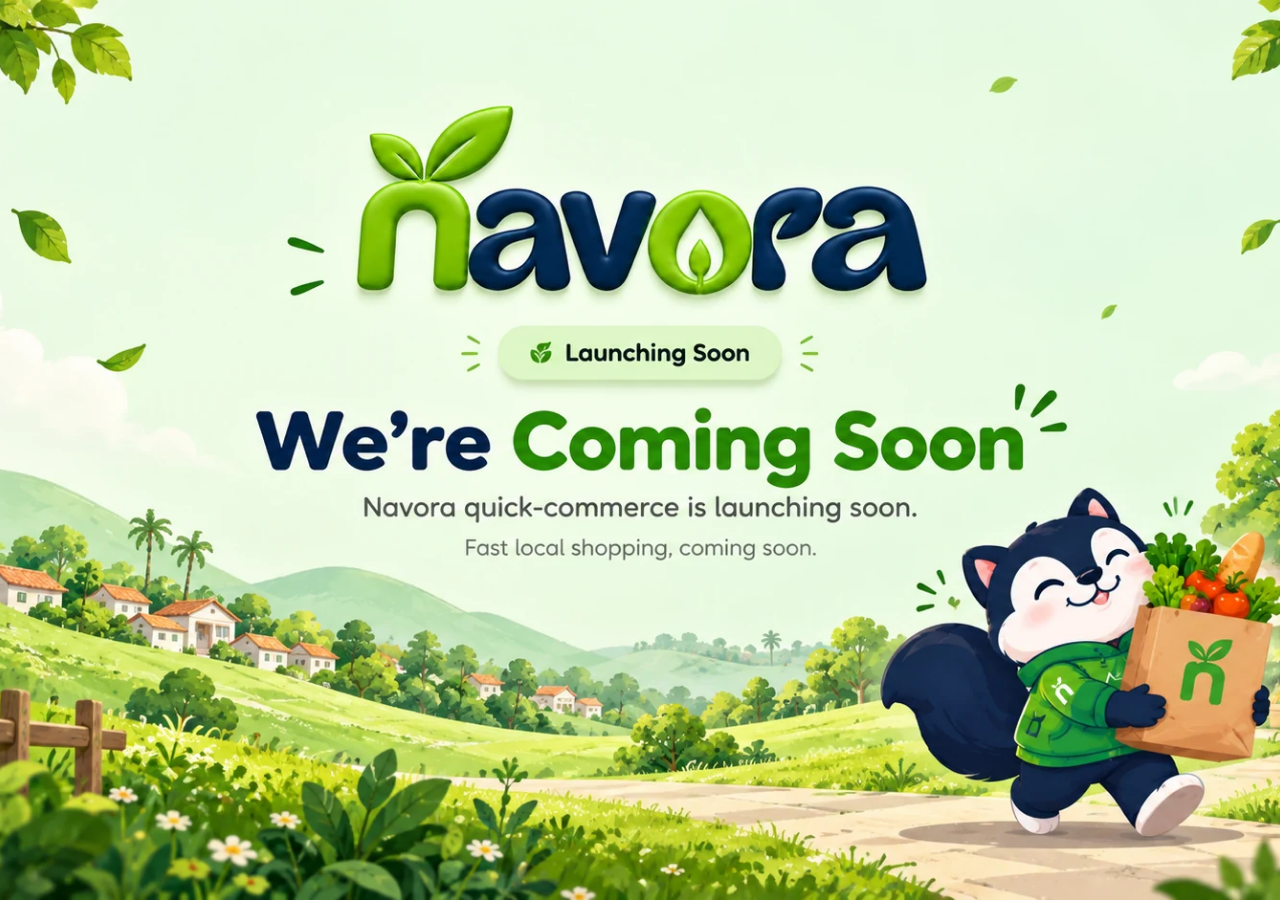
==== index.html @ 6d8bc6f5 "Add files via upload" ====
<!doctype html>
<html lang="en">
  <head>
    <meta charset="utf-8">
    <meta name="viewport" content="width=device-width, initial-scale=1.0">
    <meta name="application-name" content="Navora">
    <meta name="theme-color" content="#EFFCDC">
    <meta name="description" content="Navora — fast local shopping. We're coming soon.">
    <meta property="og:type" content="website">
    <meta property="og:url" content="https://navoranow.com">
    <meta property="og:title" content="Navora">
    <meta property="og:description" content="Fast local shopping. We're coming soon.">
    <meta property="og:image" content="navora-desktop.webp">
    <title>Navora</title>
    <link rel="icon" type="image/png" href="navora-icon.png">
    <link rel="shortcut icon" href="navora-icon.png">
    <link rel="apple-touch-icon" href="navora-icon.png">
    <link rel="preload" as="image" href="navora-desktop.webp" media="(min-aspect-ratio: 4/5)">
    <link rel="preload" as="image" href="navora-mobile.webp" media="(max-aspect-ratio: 4/5)">
    <link rel="stylesheet" href="style.css">
    <script src="script.js" defer></script>
  </head>
  <body>
    <main class="coming-soon" aria-labelledby="page-title">
      <picture class="artwork">
        <source media="(max-aspect-ratio: 4/5)" srcset="navora-mobile.webp" type="image/webp">
        <img
          src="navora-desktop.webp"
          alt=""
          width="1672"
          height="941"
          fetchpriority="high"
          decoding="async"
        >
      </picture>

      <div class="screen-reader-copy">
        <p>Navora · Launching Soon</p>
        <h1 id="page-title">We’re Coming Soon</h1>
        <p>Navora quick-commerce is launching soon.</p>
        <p>Fast local shopping, coming soon.</p>
      </div>
    </main>
  </body>
</html>
---- style.css ----
:root {
  color-scheme: light;
  background: #effcdc;
}

* {
  box-sizing: border-box;
}

html,
body {
  width: 100%;
  min-height: 100%;
  margin: 0;
}

body {
  overflow: hidden;
  font-family: "Fredoka", Arial, sans-serif;
}

.coming-soon {
  position: relative;
  width: 100%;
  height: 100vh;
  height: 100svh;
  min-height: 100svh;
  overflow: hidden;
  background: #effcdc;
}

.artwork,
.artwork img {
  display: block;
  width: 100%;
  height: 100%;
}

.artwork img {
  object-fit: cover;
  object-position: center;
  animation: reveal 700ms ease-out both;
}

.screen-reader-copy {
  position: absolute;
  width: 1px;
  height: 1px;
  padding: 0;
  margin: -1px;
  overflow: hidden;
  clip: rect(0, 0, 0, 0);
  white-space: nowrap;
  border: 0;
}

@keyframes reveal {
  from { opacity: 0; }
  to { opacity: 1; }
}

/* At tablet and squarer window sizes, keep every word in the artwork visible. */
@media (min-aspect-ratio: 4/5) and (max-aspect-ratio: 7/5) {
  .coming-soon {
    background-image: url("navora-desktop.webp");
    background-position: center;
    background-size: cover;
  }

  .artwork {
    backdrop-filter: blur(18px);
  }

  .artwork img {
    object-fit: contain;
  }
}

@media (prefers-reduced-motion: reduce) {
  .artwork img {
    animation: none;
  }
}
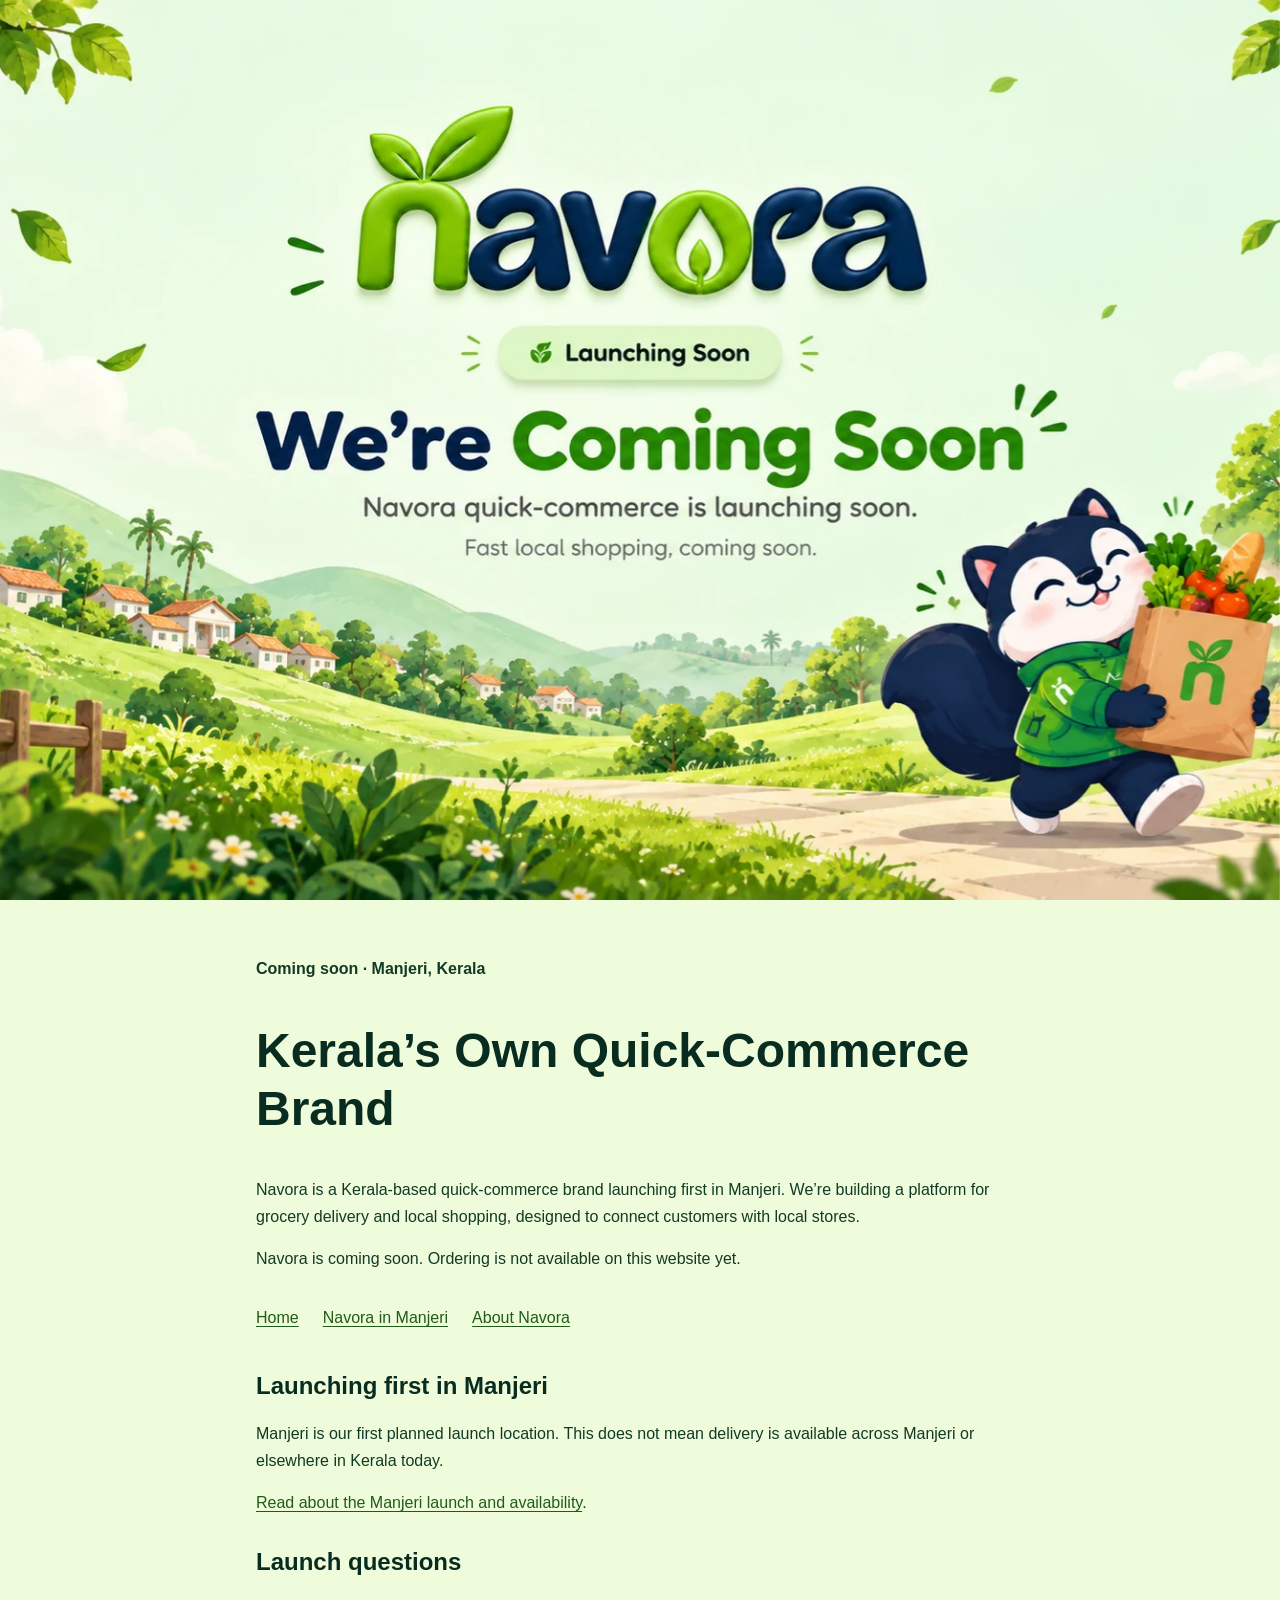
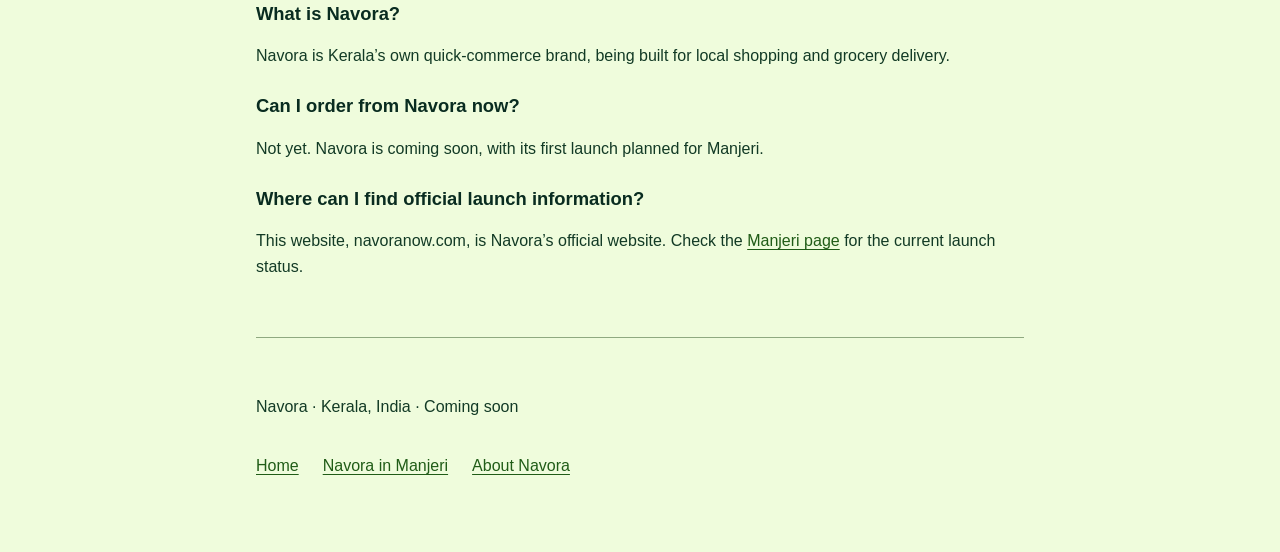
==== commit 0d967171: "Improve Navora SEO and Manjeri launch visibility" ====
--- a/index.html
+++ b/index.html
@@ -2,31 +2,46 @@
 <html lang="en">
   <head>
     <meta charset="utf-8">
+    <meta name="google-site-verification" content="OZnADRqCTzc6em-BqS3etlajWsYc1sTv82-utkB7FyM" />
     <meta name="viewport" content="width=device-width, initial-scale=1.0">
     <meta name="application-name" content="Navora">
     <meta name="theme-color" content="#EFFCDC">
-    <meta name="description" content="Navora — fast local shopping. We're coming soon.">
+    <title>Navora | Quick Commerce in Manjeri, Kerala — Coming Soon</title>
+    <meta name="description" content="Navora is Kerala’s own quick-commerce brand, launching first in Manjeri. Discover our plans for grocery delivery and local shopping. Coming soon.">
+    <link rel="canonical" href="https://navoranow.com/">
     <meta property="og:type" content="website">
-    <meta property="og:url" content="https://navoranow.com">
-    <meta property="og:title" content="Navora">
-    <meta property="og:description" content="Fast local shopping. We're coming soon.">
-    <meta property="og:image" content="navora-desktop.webp">
-    <title>Navora</title>
-    <link rel="icon" type="image/png" href="navora-icon.png">
-    <link rel="shortcut icon" href="navora-icon.png">
-    <link rel="apple-touch-icon" href="navora-icon.png">
+    <meta property="og:site_name" content="Navora">
+    <meta property="og:locale" content="en_IN">
+    <meta property="og:title" content="Navora | Quick Commerce in Manjeri, Kerala — Coming Soon">
+    <meta property="og:description" content="Navora is Kerala’s own quick-commerce brand, launching first in Manjeri. Discover our plans for grocery delivery and local shopping. Coming soon.">
+    <meta property="og:url" content="https://navoranow.com/">
+    <meta property="og:image" content="https://navoranow.com/navora-desktop.webp">
+    <meta property="og:image:width" content="1672">
+    <meta property="og:image:height" content="941">
+    <meta property="og:image:alt" content="Navora — quick-commerce launching soon, with its mascot carrying groceries.">
+    <meta name="twitter:card" content="summary_large_image">
+    <meta name="twitter:title" content="Navora | Quick Commerce in Manjeri, Kerala — Coming Soon">
+    <meta name="twitter:description" content="Navora is Kerala’s own quick-commerce brand, launching first in Manjeri. Discover our plans for grocery delivery and local shopping. Coming soon.">
+    <meta name="twitter:image" content="https://navoranow.com/navora-desktop.webp">
+    <meta name="twitter:image:alt" content="Navora — quick-commerce launching soon.">
+    <script type="application/ld+json">{"@context": "https://schema.org", "@graph": [{"@type": "Organization", "@id": "https://navoranow.com/#organization", "name": "Navora", "url": "https://navoranow.com/", "logo": "https://navoranow.com/navora-icon.png", "description": "Navora is a Kerala-based quick-commerce brand launching first in Manjeri, Kerala, India."}, {"@type": "WebSite", "@id": "https://navoranow.com/#website", "url": "https://navoranow.com/", "name": "Navora", "publisher": {"@id": "https://navoranow.com/#organization"}}, {"@type": "WebPage", "@id": "https://navoranow.com/#webpage", "url": "https://navoranow.com/", "name": "Navora | Quick Commerce in Manjeri, Kerala — Coming Soon", "description": "Navora is Kerala’s own quick-commerce brand, launching first in Manjeri. Discover our plans for grocery delivery and local shopping. Coming soon.", "isPartOf": {"@id": "https://navoranow.com/#website"}, "about": {"@id": "https://navoranow.com/#organization"}, "inLanguage": "en-IN"}]}</script>
+    <link rel="icon" type="image/png" href="/favicon.png">
+    <link rel="shortcut icon" href="/favicon.png">
+    <link rel="apple-touch-icon" href="/apple-touch-icon.png">
     <link rel="preload" as="image" href="navora-desktop.webp" media="(min-aspect-ratio: 4/5)">
     <link rel="preload" as="image" href="navora-mobile.webp" media="(max-aspect-ratio: 4/5)">
     <link rel="stylesheet" href="style.css">
     <script src="script.js" defer></script>
   </head>
   <body>
-    <main class="coming-soon" aria-labelledby="page-title">
+    <a class="skip-link" href="#page-title">Skip to launch information</a>
+    <main>
+    <div class="coming-soon">
       <picture class="artwork">
         <source media="(max-aspect-ratio: 4/5)" srcset="navora-mobile.webp" type="image/webp">
         <img
           src="navora-desktop.webp"
-          alt=""
+          alt="Navora. Launching soon. We’re coming soon. Navora quick-commerce is launching soon. Fast local shopping, coming soon."
           width="1672"
           height="941"
           fetchpriority="high"
@@ -34,12 +49,25 @@
         >
       </picture>
 
-      <div class="screen-reader-copy">
-        <p>Navora · Launching Soon</p>
-        <h1 id="page-title">We’re Coming Soon</h1>
-        <p>Navora quick-commerce is launching soon.</p>
-        <p>Fast local shopping, coming soon.</p>
-      </div>
+    </div>
+    <section class="content" aria-labelledby="page-title">
+      <p class="eyebrow">Coming soon · Manjeri, Kerala</p>
+      <h1 id="page-title" tabindex="-1">Kerala’s Own Quick-Commerce Brand</h1>
+      <p>Navora is a Kerala-based quick-commerce brand launching first in Manjeri. We’re building a platform for grocery delivery and local shopping, designed to connect customers with local stores.</p>
+      <p>Navora is coming soon. Ordering is not available on this website yet.</p>
+      <nav aria-label="Main navigation"><a href="/">Home</a><a href="/manjeri/">Navora in Manjeri</a><a href="/about/">About Navora</a></nav>
+      <h2>Launching first in Manjeri</h2>
+      <p>Manjeri is our first planned launch location. This does not mean delivery is available across Manjeri or elsewhere in Kerala today.</p>
+      <p><a href="/manjeri/">Read about the Manjeri launch and availability</a>.</p>
+      <h2>Launch questions</h2>
+      <h3>What is Navora?</h3>
+      <p>Navora is Kerala’s own quick-commerce brand, being built for local shopping and grocery delivery.</p>
+      <h3>Can I order from Navora now?</h3>
+      <p>Not yet. Navora is coming soon, with its first launch planned for Manjeri.</p>
+      <h3>Where can I find official launch information?</h3>
+      <p>This website, navoranow.com, is Navora’s official website. Check the <a href="/manjeri/">Manjeri page</a> for the current launch status.</p>
+    </section>
     </main>
+<footer class="content"><p>Navora · Kerala, India · Coming soon</p><nav aria-label="Footer navigation"><a href="/">Home</a><a href="/manjeri/">Navora in Manjeri</a><a href="/about/">About Navora</a></nav></footer>
   </body>
 </html>
--- a/style.css
+++ b/style.css
@@ -15,7 +15,7 @@
 }
 
 body {
-  overflow: hidden;
+  overflow-x: clip;
   font-family: "Fredoka", Arial, sans-serif;
 }
 
@@ -61,16 +61,6 @@
 
 /* At tablet and squarer window sizes, keep every word in the artwork visible. */
 @media (min-aspect-ratio: 4/5) and (max-aspect-ratio: 7/5) {
-  .coming-soon {
-    background-image: url("navora-desktop.webp");
-    background-position: center;
-    background-size: cover;
-  }
-
-  .artwork {
-    backdrop-filter: blur(18px);
-  }
-
   .artwork img {
     object-fit: contain;
   }
@@ -81,3 +71,25 @@
     animation: none;
   }
 }
+
+/* Readable launch information follows the unchanged hero artwork. */
+body { color: #123a25; line-height: 1.65; }
+.content { width: min(100% - 2.5rem, 48rem); margin-inline: auto; padding-block: 2.5rem; }
+h1, h2, h3 { line-height: 1.2; color: #092c20; }
+h1 { font-size: clamp(2rem, 5vw, 3rem); }
+h2 { margin-top: 2rem; }
+h3 { font-size: 1.15rem; margin-top: 1.6rem; }
+a { color: #205c17; text-underline-offset: .2em; }
+nav { display: flex; flex-wrap: wrap; gap: .5rem 1.5rem; margin-block: 1.5rem; }
+nav a { display: inline-flex; align-items: center; min-height: 44px; }
+:focus-visible { outline: 3px solid #164d21; outline-offset: 5px; }
+.eyebrow { font-weight: 700; }
+footer.content { border-top: 1px solid #8fa980; }
+.skip-link { position: absolute; top: .5rem; left: .5rem; padding: .75rem; background: #fff; z-index: 2; transform: translateY(-200%); }
+.skip-link:focus { transform: translateY(0); }
+.brand { font-size: 1.5rem; font-weight: 700; }
+
+/* Keep the embedded launch message intact on tall phone screens. */
+@media (max-aspect-ratio: 9/16) {
+  .artwork img { object-fit: contain; }
+}
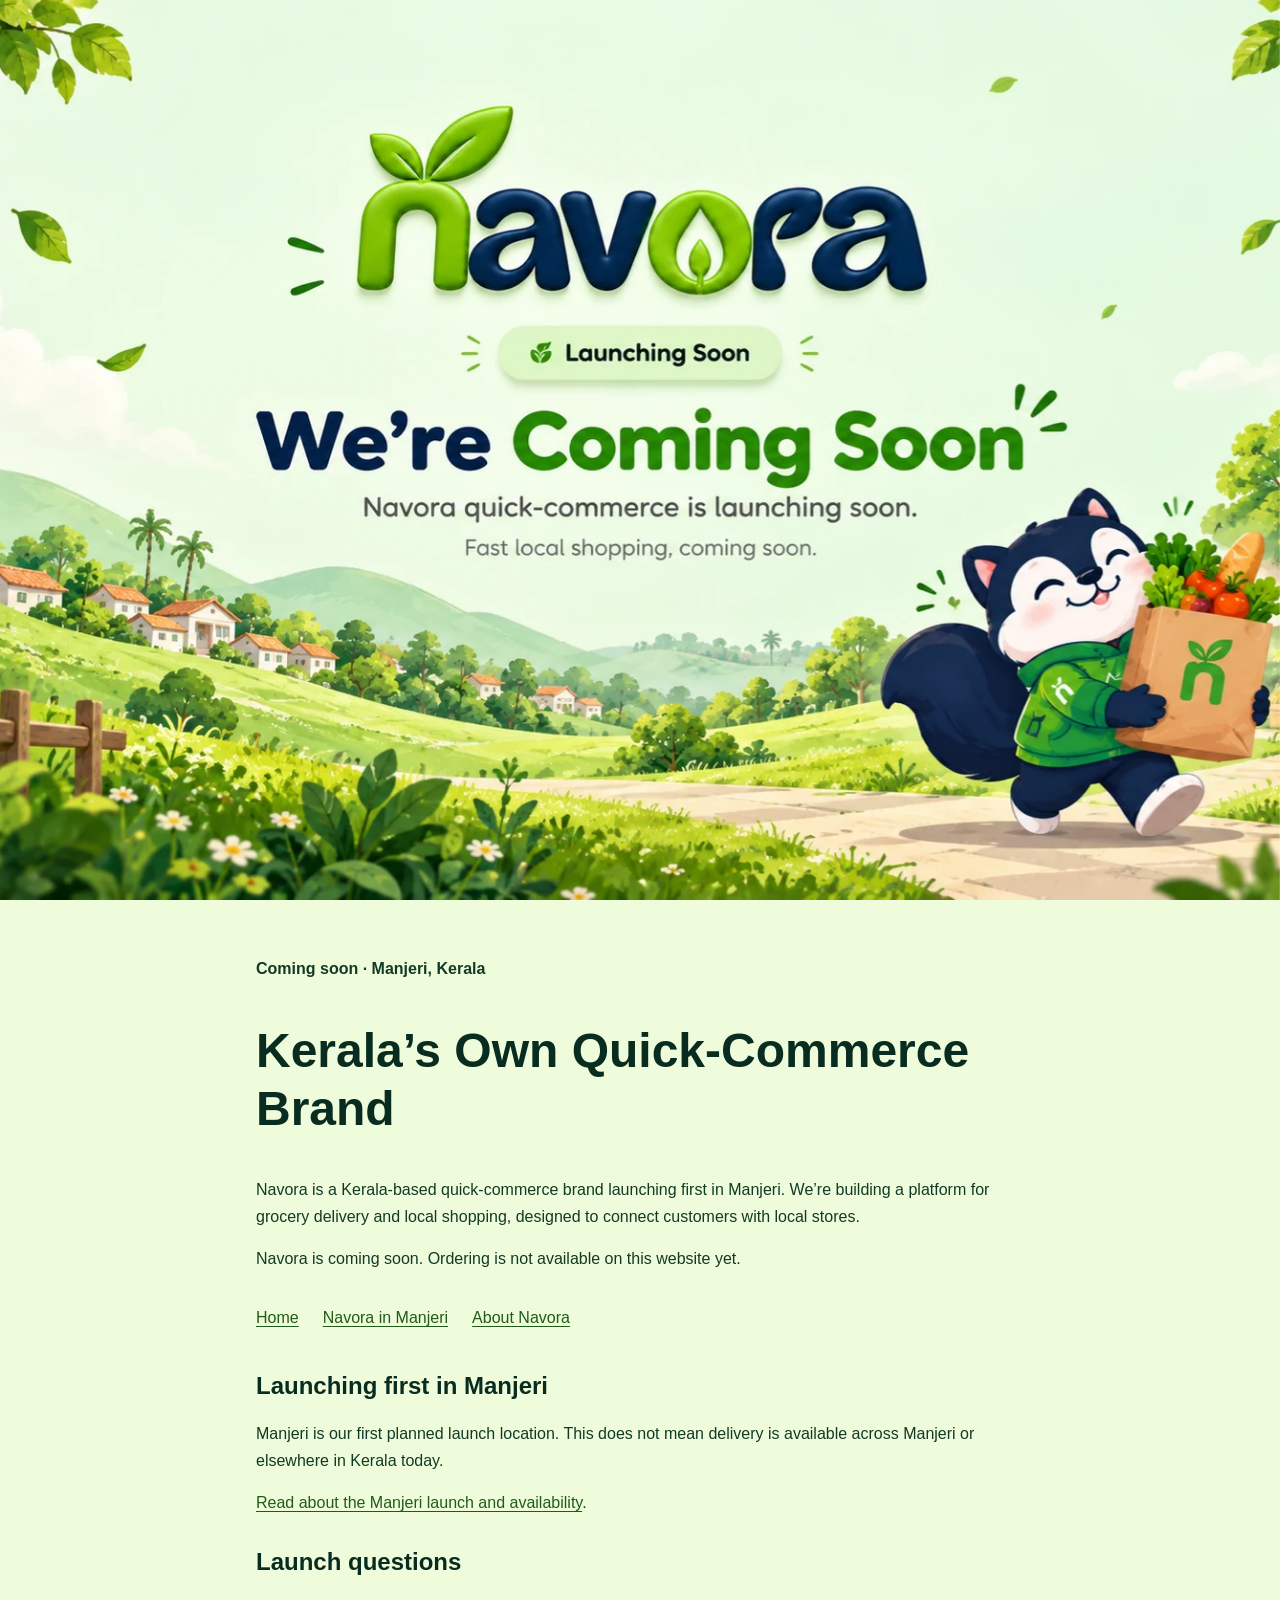
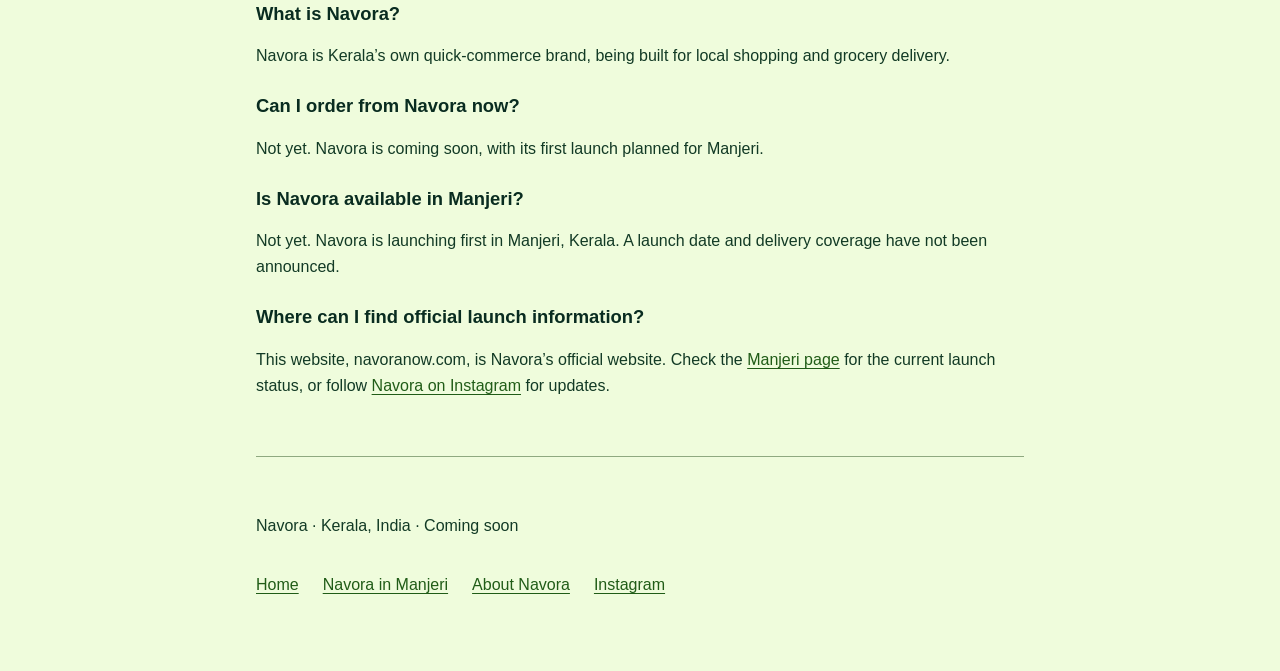
==== commit 6beb1728: "Connect official Instagram profile to Navora site" ====
--- a/index.html
+++ b/index.html
@@ -24,7 +24,7 @@
     <meta name="twitter:description" content="Navora is Kerala’s own quick-commerce brand, launching first in Manjeri. Discover our plans for grocery delivery and local shopping. Coming soon.">
     <meta name="twitter:image" content="https://navoranow.com/navora-desktop.webp">
     <meta name="twitter:image:alt" content="Navora — quick-commerce launching soon.">
-    <script type="application/ld+json">{"@context": "https://schema.org", "@graph": [{"@type": "Organization", "@id": "https://navoranow.com/#organization", "name": "Navora", "url": "https://navoranow.com/", "logo": "https://navoranow.com/navora-icon.png", "description": "Navora is a Kerala-based quick-commerce brand launching first in Manjeri, Kerala, India."}, {"@type": "WebSite", "@id": "https://navoranow.com/#website", "url": "https://navoranow.com/", "name": "Navora", "publisher": {"@id": "https://navoranow.com/#organization"}}, {"@type": "WebPage", "@id": "https://navoranow.com/#webpage", "url": "https://navoranow.com/", "name": "Navora | Quick Commerce in Manjeri, Kerala — Coming Soon", "description": "Navora is Kerala’s own quick-commerce brand, launching first in Manjeri. Discover our plans for grocery delivery and local shopping. Coming soon.", "isPartOf": {"@id": "https://navoranow.com/#website"}, "about": {"@id": "https://navoranow.com/#organization"}, "inLanguage": "en-IN"}]}</script>
+    <script type="application/ld+json">{"@context": "https://schema.org", "@graph": [{"@type": "Organization", "@id": "https://navoranow.com/#organization", "name": "Navora", "url": "https://navoranow.com/", "logo": "https://navoranow.com/navora-icon.png", "description": "Navora is a Kerala-based quick-commerce brand launching first in Manjeri, Kerala, India.", "sameAs": ["https://www.instagram.com/navoranow/"]}, {"@type": "WebSite", "@id": "https://navoranow.com/#website", "url": "https://navoranow.com/", "name": "Navora", "publisher": {"@id": "https://navoranow.com/#organization"}}, {"@type": "WebPage", "@id": "https://navoranow.com/#webpage", "url": "https://navoranow.com/", "name": "Navora | Quick Commerce in Manjeri, Kerala — Coming Soon", "description": "Navora is Kerala’s own quick-commerce brand, launching first in Manjeri. Discover our plans for grocery delivery and local shopping. Coming soon.", "isPartOf": {"@id": "https://navoranow.com/#website"}, "about": {"@id": "https://navoranow.com/#organization"}, "inLanguage": "en-IN"}]}</script>
     <link rel="icon" type="image/png" href="/favicon.png">
     <link rel="shortcut icon" href="/favicon.png">
     <link rel="apple-touch-icon" href="/apple-touch-icon.png">
@@ -64,10 +64,12 @@
       <p>Navora is Kerala’s own quick-commerce brand, being built for local shopping and grocery delivery.</p>
       <h3>Can I order from Navora now?</h3>
       <p>Not yet. Navora is coming soon, with its first launch planned for Manjeri.</p>
+      <h3>Is Navora available in Manjeri?</h3>
+      <p>Not yet. Navora is launching first in Manjeri, Kerala. A launch date and delivery coverage have not been announced.</p>
       <h3>Where can I find official launch information?</h3>
-      <p>This website, navoranow.com, is Navora’s official website. Check the <a href="/manjeri/">Manjeri page</a> for the current launch status.</p>
+      <p>This website, navoranow.com, is Navora’s official website. Check the <a href="/manjeri/">Manjeri page</a> for the current launch status, or follow <a href="https://www.instagram.com/navoranow/" rel="me">Navora on Instagram</a> for updates.</p>
     </section>
     </main>
-<footer class="content"><p>Navora · Kerala, India · Coming soon</p><nav aria-label="Footer navigation"><a href="/">Home</a><a href="/manjeri/">Navora in Manjeri</a><a href="/about/">About Navora</a></nav></footer>
+<footer class="content"><p>Navora · Kerala, India · Coming soon</p><nav aria-label="Footer navigation"><a href="/">Home</a><a href="/manjeri/">Navora in Manjeri</a><a href="/about/">About Navora</a><a href="https://www.instagram.com/navoranow/" rel="me">Instagram</a></nav></footer>
   </body>
 </html>
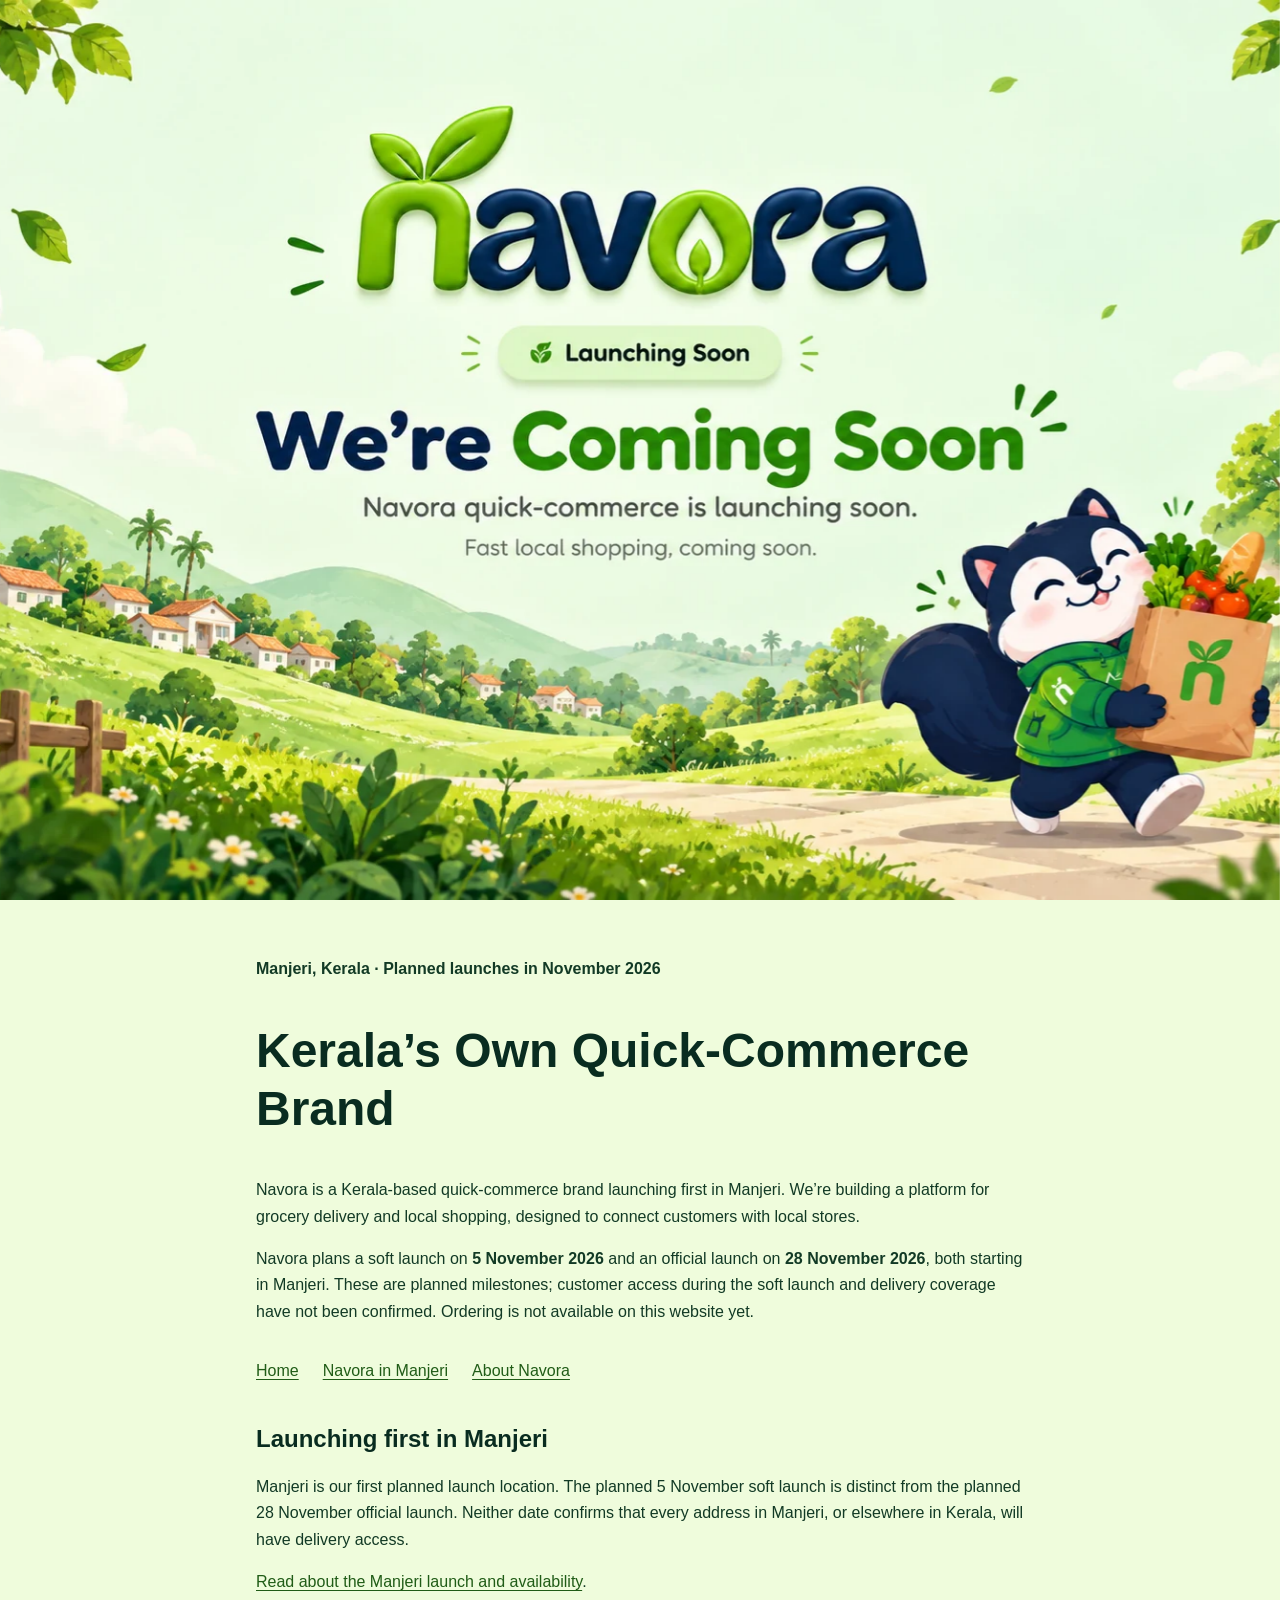
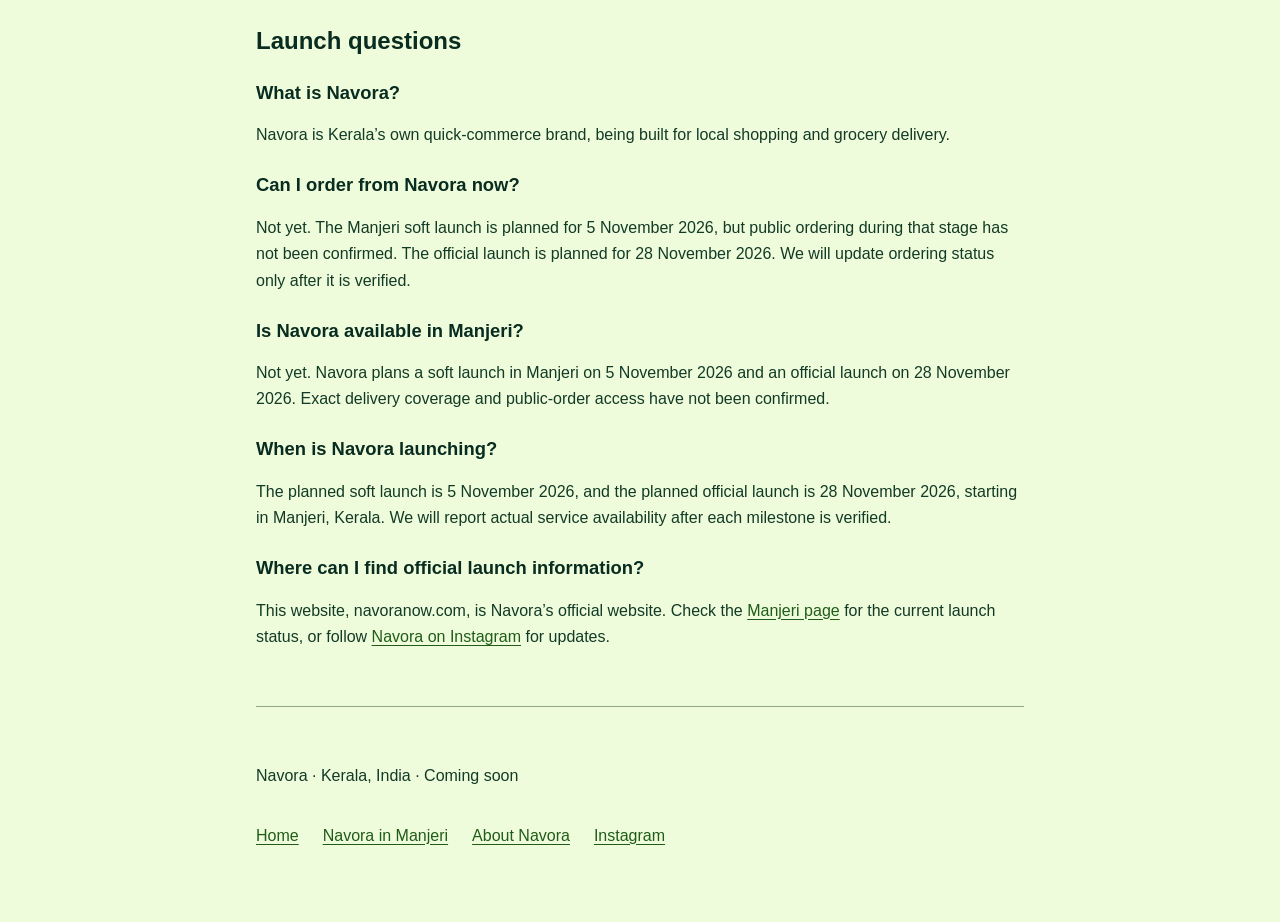
==== commit 6494f795: "Prepare planned Manjeri launch dates" ====
--- a/index.html
+++ b/index.html
@@ -6,25 +6,25 @@
     <meta name="viewport" content="width=device-width, initial-scale=1.0">
     <meta name="application-name" content="Navora">
     <meta name="theme-color" content="#EFFCDC">
-    <title>Navora | Quick Commerce in Manjeri, Kerala — Coming Soon</title>
-    <meta name="description" content="Navora is Kerala’s own quick-commerce brand, launching first in Manjeri. Discover our plans for grocery delivery and local shopping. Coming soon.">
+    <title>Navora | Manjeri Soft Launch 5 Nov, Official Launch 28 Nov 2026</title>
+    <meta name="description" content="Navora plans a Manjeri soft launch on 5 November 2026 and an official launch on 28 November 2026. Public ordering and delivery coverage are not yet confirmed.">
     <link rel="canonical" href="https://navoranow.com/">
     <meta property="og:type" content="website">
     <meta property="og:site_name" content="Navora">
     <meta property="og:locale" content="en_IN">
-    <meta property="og:title" content="Navora | Quick Commerce in Manjeri, Kerala — Coming Soon">
-    <meta property="og:description" content="Navora is Kerala’s own quick-commerce brand, launching first in Manjeri. Discover our plans for grocery delivery and local shopping. Coming soon.">
+    <meta property="og:title" content="Navora | Manjeri Soft Launch 5 Nov, Official Launch 28 Nov 2026">
+    <meta property="og:description" content="Navora plans a Manjeri soft launch on 5 November 2026 and an official launch on 28 November 2026. Public ordering and delivery coverage are not yet confirmed.">
     <meta property="og:url" content="https://navoranow.com/">
     <meta property="og:image" content="https://navoranow.com/navora-desktop.webp">
     <meta property="og:image:width" content="1672">
     <meta property="og:image:height" content="941">
     <meta property="og:image:alt" content="Navora — quick-commerce launching soon, with its mascot carrying groceries.">
     <meta name="twitter:card" content="summary_large_image">
-    <meta name="twitter:title" content="Navora | Quick Commerce in Manjeri, Kerala — Coming Soon">
-    <meta name="twitter:description" content="Navora is Kerala’s own quick-commerce brand, launching first in Manjeri. Discover our plans for grocery delivery and local shopping. Coming soon.">
+    <meta name="twitter:title" content="Navora | Manjeri Soft Launch 5 Nov, Official Launch 28 Nov 2026">
+    <meta name="twitter:description" content="Navora plans a Manjeri soft launch on 5 November 2026 and an official launch on 28 November 2026. Public ordering and delivery coverage are not yet confirmed.">
     <meta name="twitter:image" content="https://navoranow.com/navora-desktop.webp">
     <meta name="twitter:image:alt" content="Navora — quick-commerce launching soon.">
-    <script type="application/ld+json">{"@context": "https://schema.org", "@graph": [{"@type": "Organization", "@id": "https://navoranow.com/#organization", "name": "Navora", "url": "https://navoranow.com/", "logo": "https://navoranow.com/navora-icon.png", "description": "Navora is a Kerala-based quick-commerce brand launching first in Manjeri, Kerala, India.", "sameAs": ["https://www.instagram.com/navoranow/"]}, {"@type": "WebSite", "@id": "https://navoranow.com/#website", "url": "https://navoranow.com/", "name": "Navora", "publisher": {"@id": "https://navoranow.com/#organization"}}, {"@type": "WebPage", "@id": "https://navoranow.com/#webpage", "url": "https://navoranow.com/", "name": "Navora | Quick Commerce in Manjeri, Kerala — Coming Soon", "description": "Navora is Kerala’s own quick-commerce brand, launching first in Manjeri. Discover our plans for grocery delivery and local shopping. Coming soon.", "isPartOf": {"@id": "https://navoranow.com/#website"}, "about": {"@id": "https://navoranow.com/#organization"}, "inLanguage": "en-IN"}]}</script>
+    <script type="application/ld+json">{"@context": "https://schema.org", "@graph": [{"@type": "Organization", "@id": "https://navoranow.com/#organization", "name": "Navora", "url": "https://navoranow.com/", "logo": "https://navoranow.com/navora-icon.png", "description": "Navora is a Kerala-based quick-commerce brand with a Manjeri soft launch planned for 5 November 2026 and an official launch planned for 28 November 2026.", "sameAs": ["https://www.instagram.com/navoranow/"]}, {"@type": "WebSite", "@id": "https://navoranow.com/#website", "url": "https://navoranow.com/", "name": "Navora", "publisher": {"@id": "https://navoranow.com/#organization"}}, {"@type": "WebPage", "@id": "https://navoranow.com/#webpage", "url": "https://navoranow.com/", "name": "Navora | Manjeri Soft Launch 5 Nov, Official Launch 28 Nov 2026", "description": "Navora plans a Manjeri soft launch on 5 November 2026 and an official launch on 28 November 2026. Public ordering and delivery coverage are not yet confirmed.", "isPartOf": {"@id": "https://navoranow.com/#website"}, "about": {"@id": "https://navoranow.com/#organization"}, "inLanguage": "en-IN"}]}</script>
     <link rel="icon" type="image/png" href="/favicon.png">
     <link rel="shortcut icon" href="/favicon.png">
     <link rel="apple-touch-icon" href="/apple-touch-icon.png">
@@ -51,21 +51,23 @@
 
     </div>
     <section class="content" aria-labelledby="page-title">
-      <p class="eyebrow">Coming soon · Manjeri, Kerala</p>
+      <p class="eyebrow">Manjeri, Kerala · Planned launches in November 2026</p>
       <h1 id="page-title" tabindex="-1">Kerala’s Own Quick-Commerce Brand</h1>
       <p>Navora is a Kerala-based quick-commerce brand launching first in Manjeri. We’re building a platform for grocery delivery and local shopping, designed to connect customers with local stores.</p>
-      <p>Navora is coming soon. Ordering is not available on this website yet.</p>
+      <p>Navora plans a soft launch on <strong>5 November 2026</strong> and an official launch on <strong>28 November 2026</strong>, both starting in Manjeri. These are planned milestones; customer access during the soft launch and delivery coverage have not been confirmed. Ordering is not available on this website yet.</p>
       <nav aria-label="Main navigation"><a href="/">Home</a><a href="/manjeri/">Navora in Manjeri</a><a href="/about/">About Navora</a></nav>
       <h2>Launching first in Manjeri</h2>
-      <p>Manjeri is our first planned launch location. This does not mean delivery is available across Manjeri or elsewhere in Kerala today.</p>
+      <p>Manjeri is our first planned launch location. The planned 5 November soft launch is distinct from the planned 28 November official launch. Neither date confirms that every address in Manjeri, or elsewhere in Kerala, will have delivery access.</p>
       <p><a href="/manjeri/">Read about the Manjeri launch and availability</a>.</p>
       <h2>Launch questions</h2>
       <h3>What is Navora?</h3>
       <p>Navora is Kerala’s own quick-commerce brand, being built for local shopping and grocery delivery.</p>
       <h3>Can I order from Navora now?</h3>
-      <p>Not yet. Navora is coming soon, with its first launch planned for Manjeri.</p>
+      <p>Not yet. The Manjeri soft launch is planned for 5 November 2026, but public ordering during that stage has not been confirmed. The official launch is planned for 28 November 2026. We will update ordering status only after it is verified.</p>
       <h3>Is Navora available in Manjeri?</h3>
-      <p>Not yet. Navora is launching first in Manjeri, Kerala. A launch date and delivery coverage have not been announced.</p>
+      <p>Not yet. Navora plans a soft launch in Manjeri on 5 November 2026 and an official launch on 28 November 2026. Exact delivery coverage and public-order access have not been confirmed.</p>
+      <h3>When is Navora launching?</h3>
+      <p>The planned soft launch is 5 November 2026, and the planned official launch is 28 November 2026, starting in Manjeri, Kerala. We will report actual service availability after each milestone is verified.</p>
       <h3>Where can I find official launch information?</h3>
       <p>This website, navoranow.com, is Navora’s official website. Check the <a href="/manjeri/">Manjeri page</a> for the current launch status, or follow <a href="https://www.instagram.com/navoranow/" rel="me">Navora on Instagram</a> for updates.</p>
     </section>
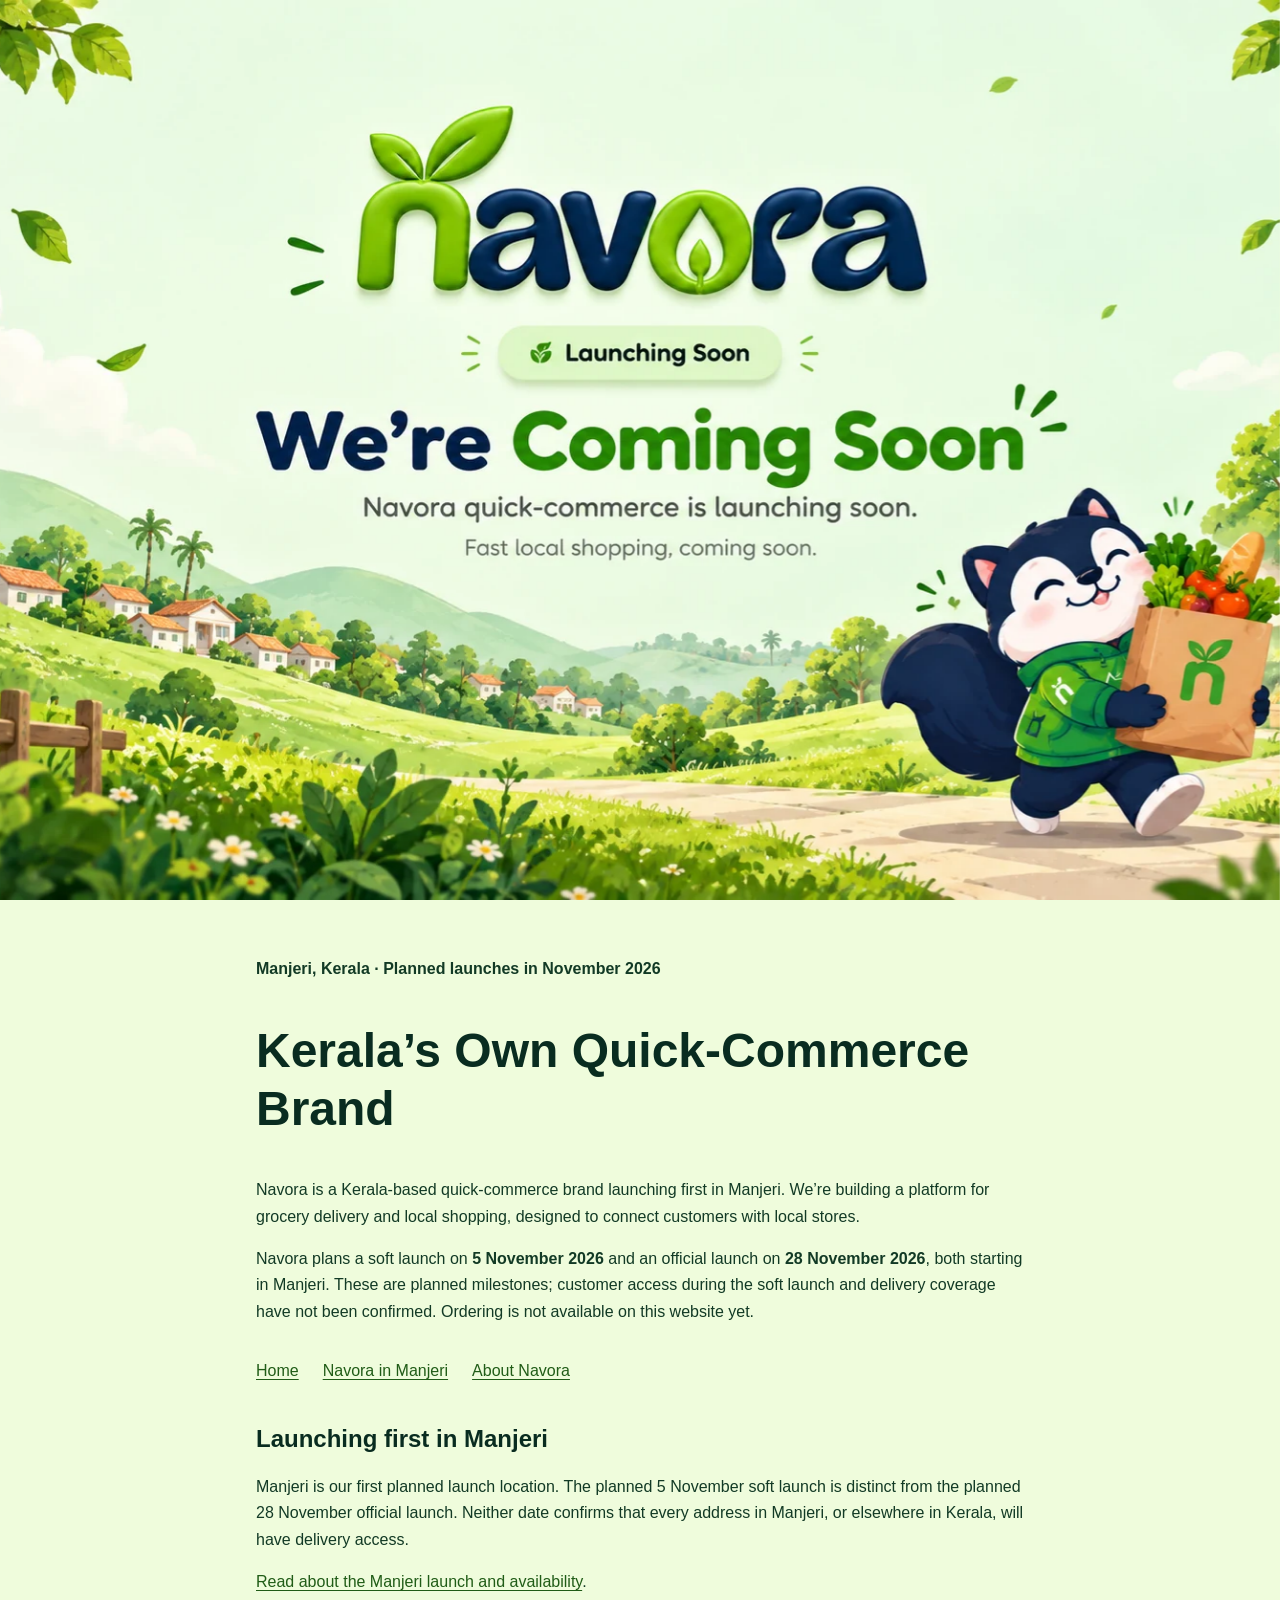
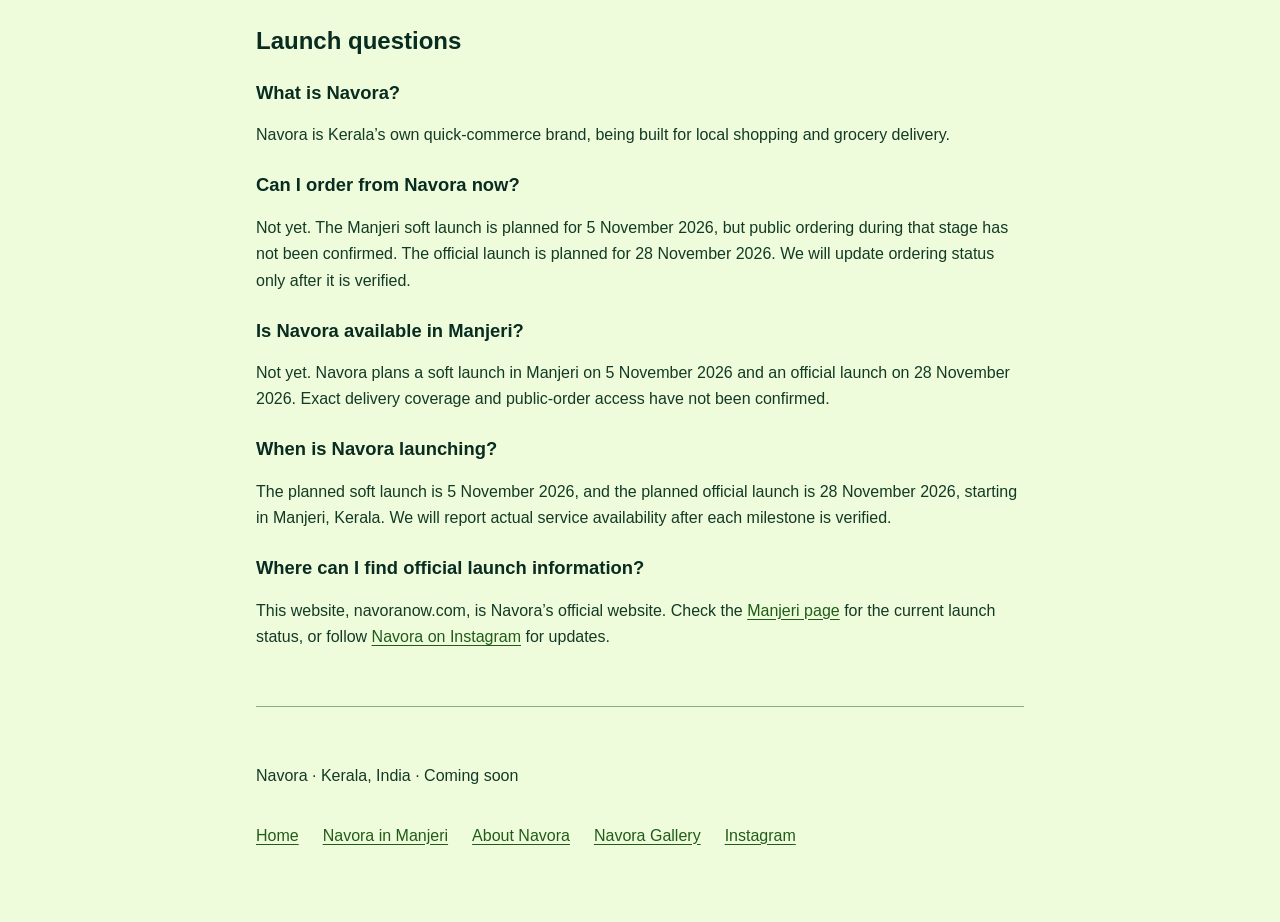
==== commit 94d57874: "Link the Navora Gallery from the site footer" ====
--- a/index.html
+++ b/index.html
@@ -72,6 +72,6 @@
       <p>This website, navoranow.com, is Navora’s official website. Check the <a href="/manjeri/">Manjeri page</a> for the current launch status, or follow <a href="https://www.instagram.com/navoranow/" rel="me">Navora on Instagram</a> for updates.</p>
     </section>
     </main>
-<footer class="content"><p>Navora · Kerala, India · Coming soon</p><nav aria-label="Footer navigation"><a href="/">Home</a><a href="/manjeri/">Navora in Manjeri</a><a href="/about/">About Navora</a><a href="https://www.instagram.com/navoranow/" rel="me">Instagram</a></nav></footer>
+<footer class="content"><p>Navora · Kerala, India · Coming soon</p><nav aria-label="Footer navigation"><a href="/">Home</a><a href="/manjeri/">Navora in Manjeri</a><a href="/about/">About Navora</a><a href="https://getsnavora.github.io/gallery/">Navora Gallery</a><a href="https://www.instagram.com/navoranow/" rel="me">Instagram</a></nav></footer>
   </body>
 </html>
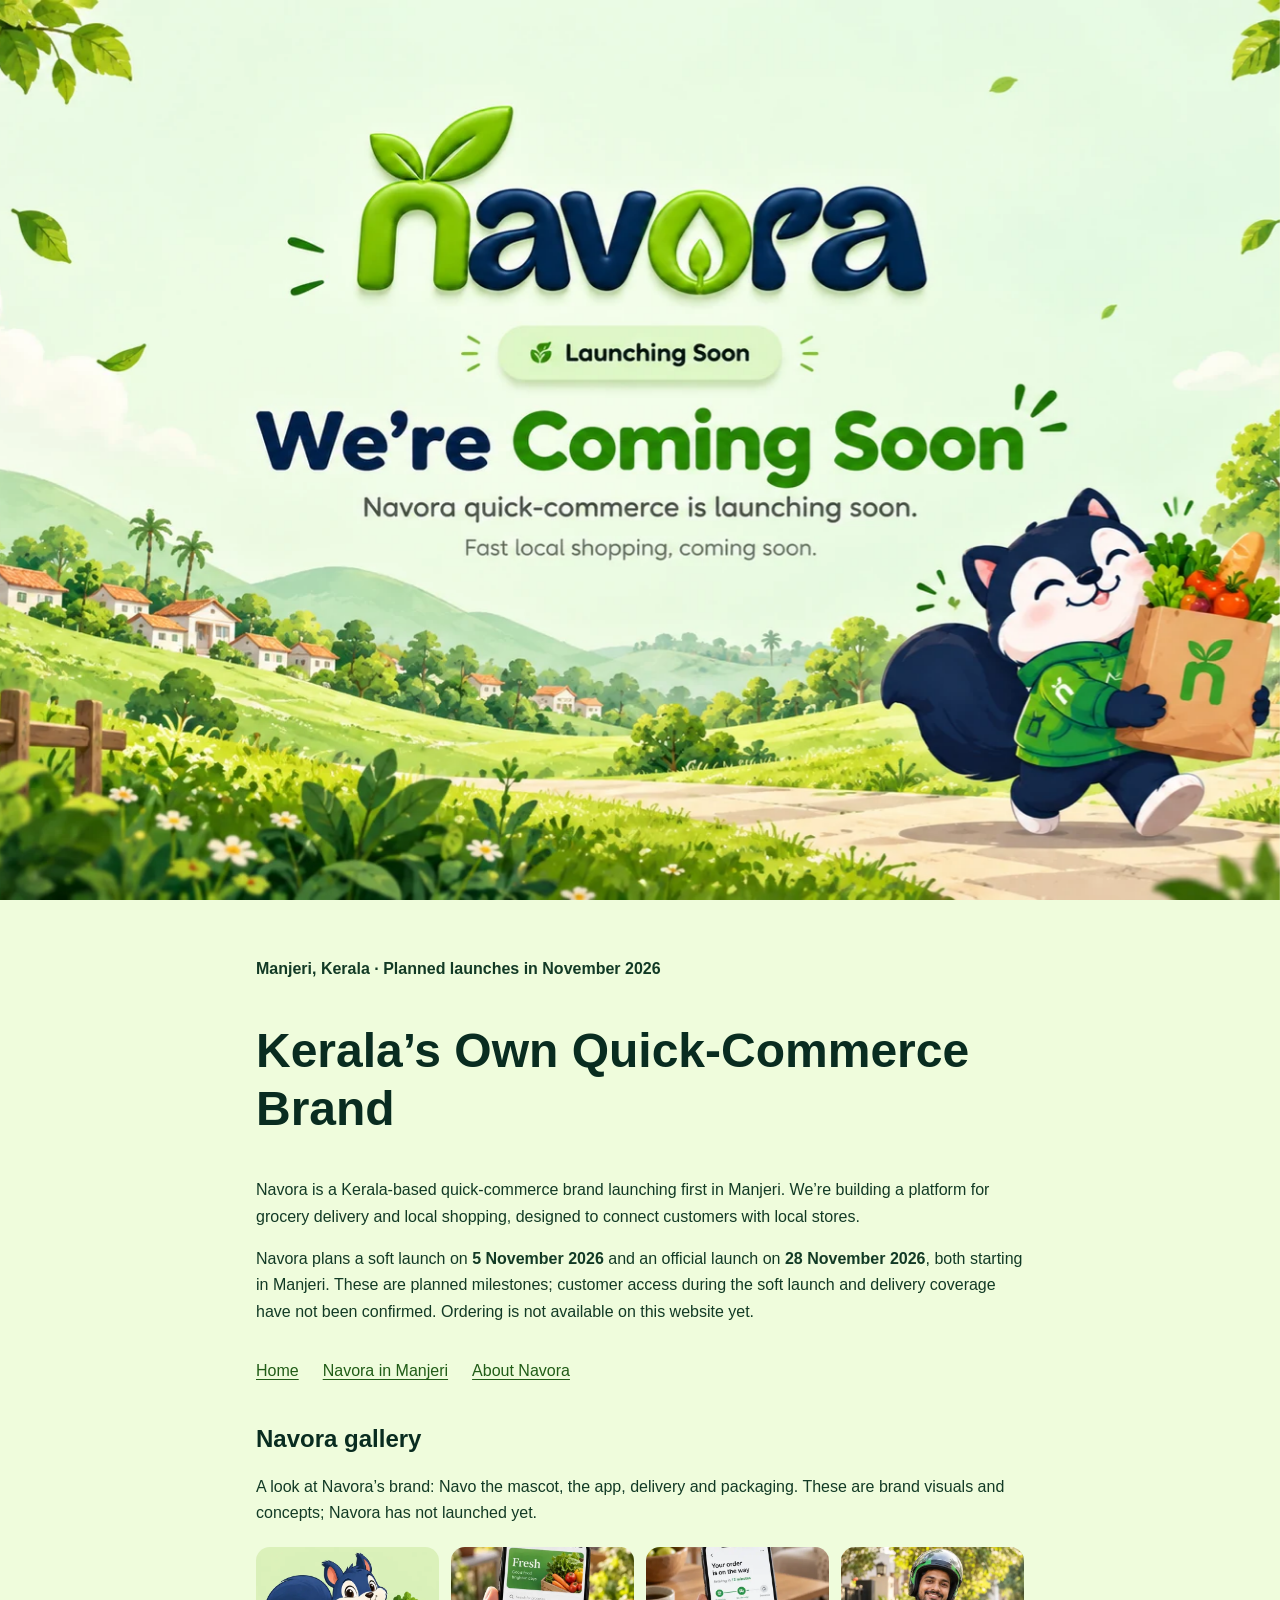
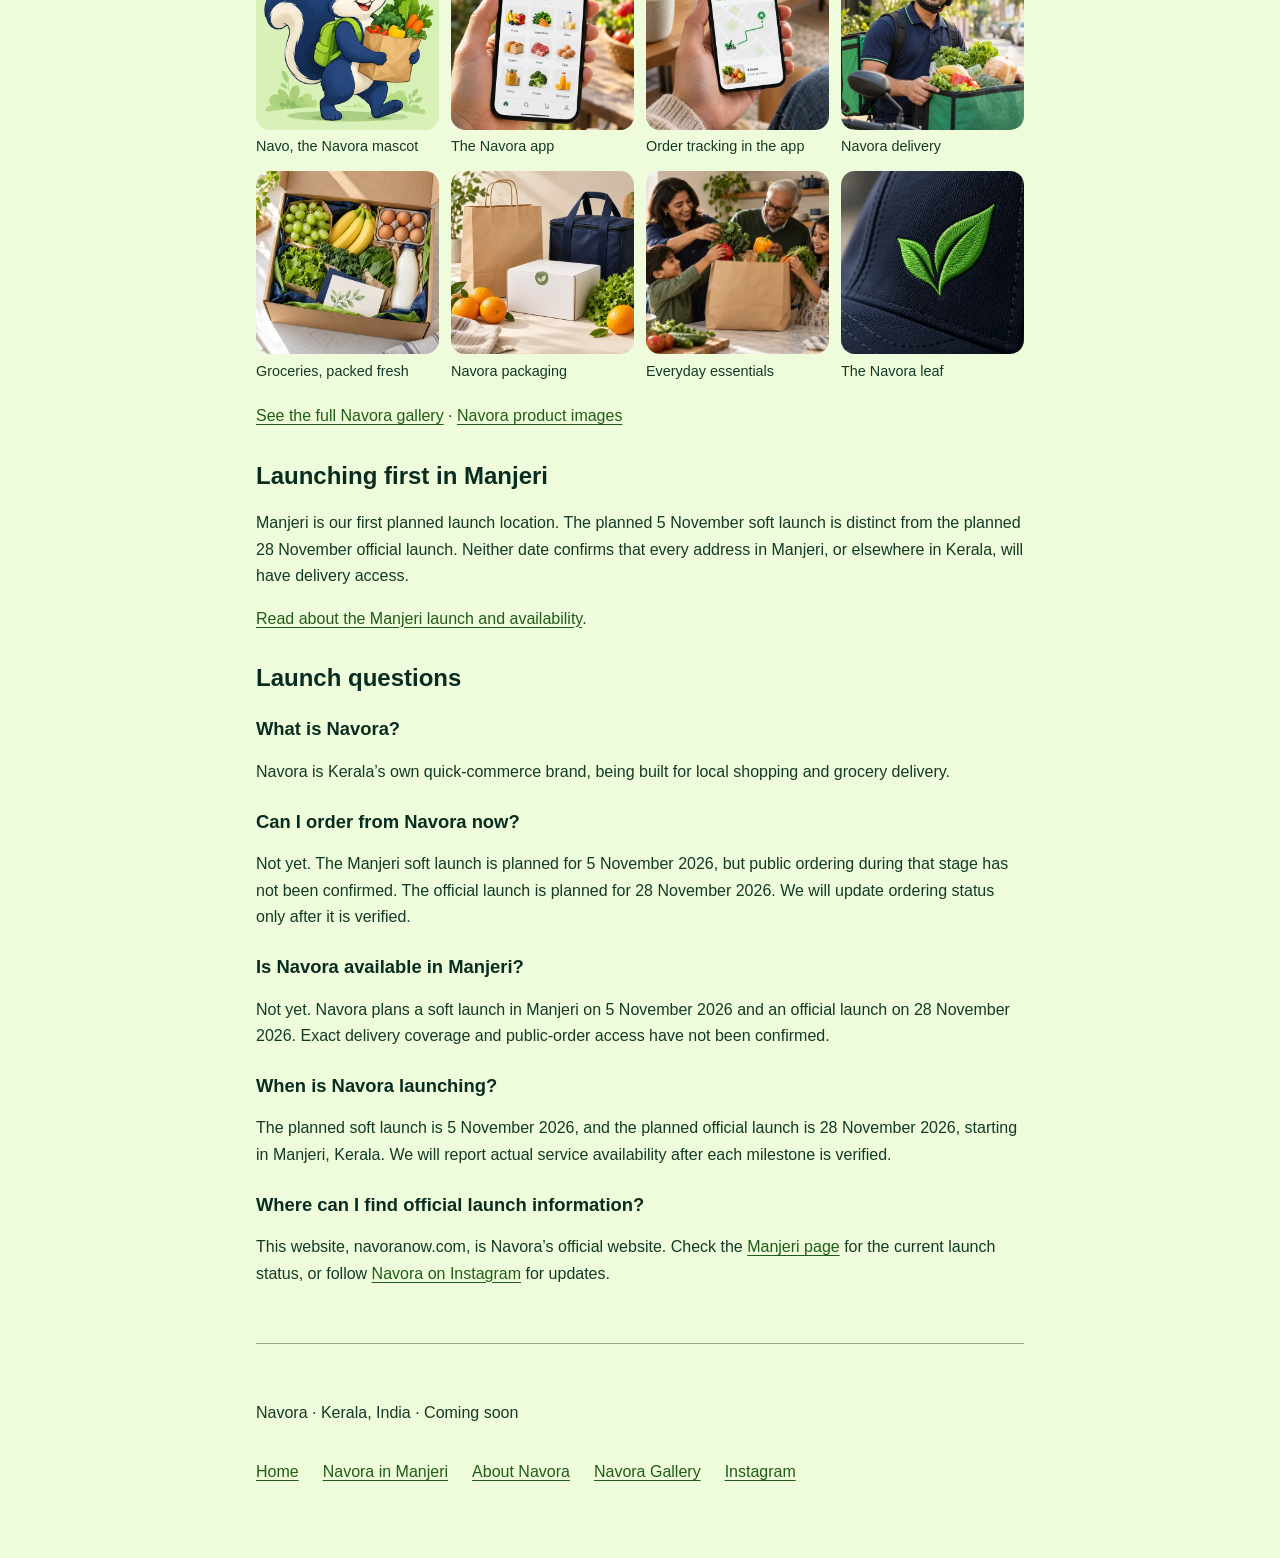
==== commit 1fcfc5df: "Add Navora gallery section with brand images and image sitemap" ====
--- a/index.html
+++ b/index.html
@@ -56,6 +56,19 @@
       <p>Navora is a Kerala-based quick-commerce brand launching first in Manjeri. We’re building a platform for grocery delivery and local shopping, designed to connect customers with local stores.</p>
       <p>Navora plans a soft launch on <strong>5 November 2026</strong> and an official launch on <strong>28 November 2026</strong>, both starting in Manjeri. These are planned milestones; customer access during the soft launch and delivery coverage have not been confirmed. Ordering is not available on this website yet.</p>
       <nav aria-label="Main navigation"><a href="/">Home</a><a href="/manjeri/">Navora in Manjeri</a><a href="/about/">About Navora</a></nav>
+      <h2 id="gallery">Navora gallery</h2>
+      <p>A look at Navora’s brand: Navo the mascot, the app, delivery and packaging. These are brand visuals and concepts; Navora has not launched yet.</p>
+      <div class="brand-gallery">
+        <figure><a href="https://getsnavora.github.io/gallery/"><img src="/gallery-images/navo-navora-mascot.webp" alt="Navo, the Navora mascot: a blue squirrel with a green backpack carrying a bag of groceries" width="600" height="600" loading="lazy" decoding="async"></a><figcaption>Navo, the Navora mascot</figcaption></figure>
+        <figure><a href="https://getsnavora.github.io/gallery/"><img src="/gallery-images/navora-app-shopping-screen.webp" alt="Phone showing the Navora app shopping screen with fresh produce categories" width="600" height="900" loading="lazy" decoding="async"></a><figcaption>The Navora app</figcaption></figure>
+        <figure><a href="https://getsnavora.github.io/gallery/"><img src="/gallery-images/navora-app-order-tracking.webp" alt="Phone showing a Navora order on its way, with a delivery map" width="600" height="900" loading="lazy" decoding="async"></a><figcaption>Order tracking in the app</figcaption></figure>
+        <figure><a href="https://getsnavora.github.io/gallery/"><img src="/gallery-images/navora-delivery-rider.webp" alt="Navora delivery rider in a navy and green uniform holding a bag of fresh groceries" width="600" height="600" loading="lazy" decoding="async"></a><figcaption>Navora delivery</figcaption></figure>
+        <figure><a href="https://getsnavora.github.io/gallery/"><img src="/gallery-images/navora-grocery-box.webp" alt="Open Navora grocery box with grapes, bananas, eggs, milk and leafy greens" width="600" height="600" loading="lazy" decoding="async"></a><figcaption>Groceries, packed fresh</figcaption></figure>
+        <figure><a href="https://getsnavora.github.io/gallery/"><img src="/gallery-images/navora-packaging.webp" alt="Navora kraft bag, white box with leaf logo and navy insulated bag beside oranges and greens" width="600" height="600" loading="lazy" decoding="async"></a><figcaption>Navora packaging</figcaption></figure>
+        <figure><a href="https://getsnavora.github.io/gallery/"><img src="/gallery-images/navora-family-groceries.webp" alt="Family smiling as they unpack fresh groceries from a paper bag in their kitchen" width="600" height="400" loading="lazy" decoding="async"></a><figcaption>Everyday essentials</figcaption></figure>
+        <figure><a href="https://getsnavora.github.io/gallery/"><img src="/gallery-images/navora-leaf-logo-cap.webp" alt="Navora green leaf logo embroidered on a navy cap" width="600" height="600" loading="lazy" decoding="async"></a><figcaption>The Navora leaf</figcaption></figure>
+      </div>
+      <p><a href="https://getsnavora.github.io/gallery/">See the full Navora gallery</a> · <a href="https://getsnavora.github.io/gallery/products/">Navora product images</a></p>
       <h2>Launching first in Manjeri</h2>
       <p>Manjeri is our first planned launch location. The planned 5 November soft launch is distinct from the planned 28 November official launch. Neither date confirms that every address in Manjeri, or elsewhere in Kerala, will have delivery access.</p>
       <p><a href="/manjeri/">Read about the Manjeri launch and availability</a>.</p>
--- a/style.css
+++ b/style.css
@@ -93,3 +93,13 @@
 @media (max-aspect-ratio: 9/16) {
   .artwork img { object-fit: contain; }
 }
+
+/* Brand gallery */
+.brand-gallery { display: grid; grid-template-columns: repeat(2, minmax(0, 1fr)); gap: 0.75rem; margin: 1.25rem 0; }
+.brand-gallery figure { margin: 0; }
+.brand-gallery a { display: block; border-radius: 14px; overflow: hidden; background: #fff; }
+.brand-gallery img { display: block; width: 100%; height: auto; aspect-ratio: 1 / 1; object-fit: cover; transition: transform 0.3s ease; }
+.brand-gallery a:hover img { transform: scale(1.04); }
+.brand-gallery figcaption { font-size: 0.9rem; margin-top: 0.35rem; }
+@media (min-width: 640px) { .brand-gallery { grid-template-columns: repeat(4, minmax(0, 1fr)); } }
+@media (prefers-reduced-motion: reduce) { .brand-gallery img { transition: none; } }
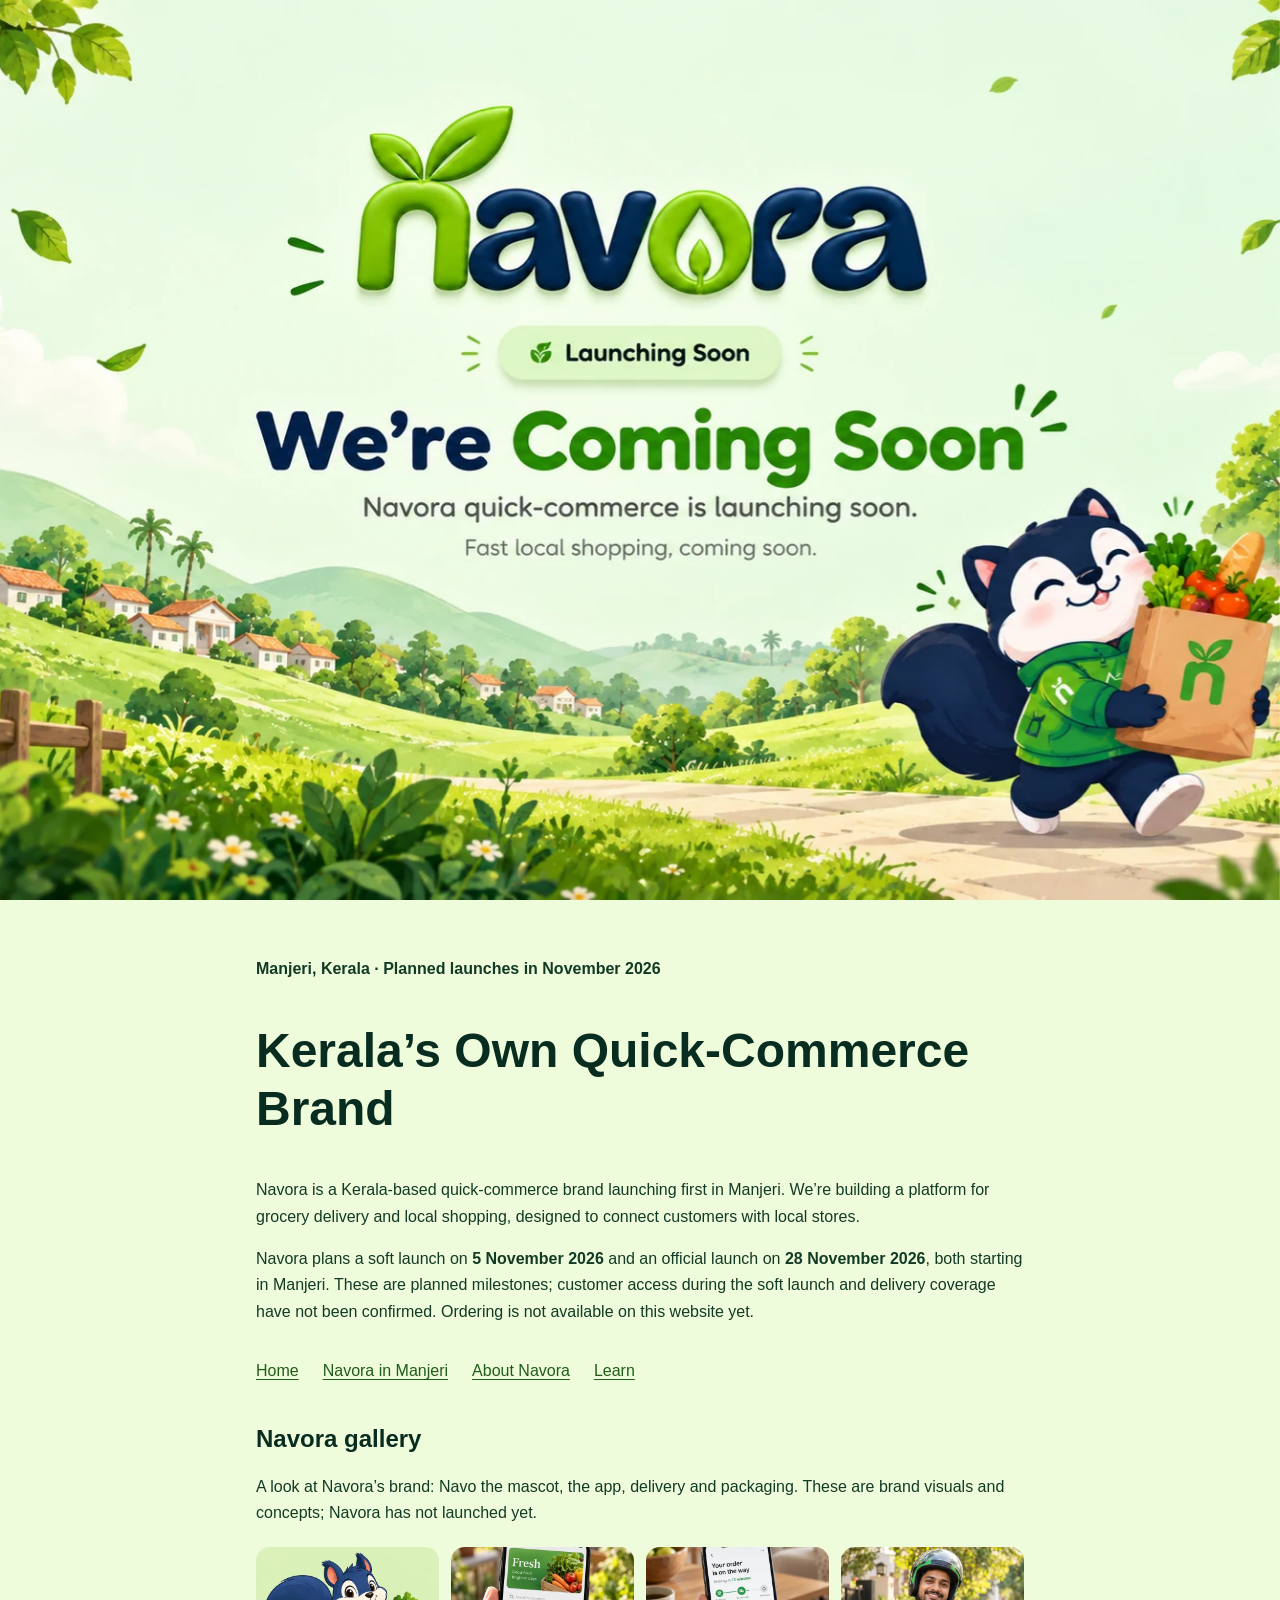
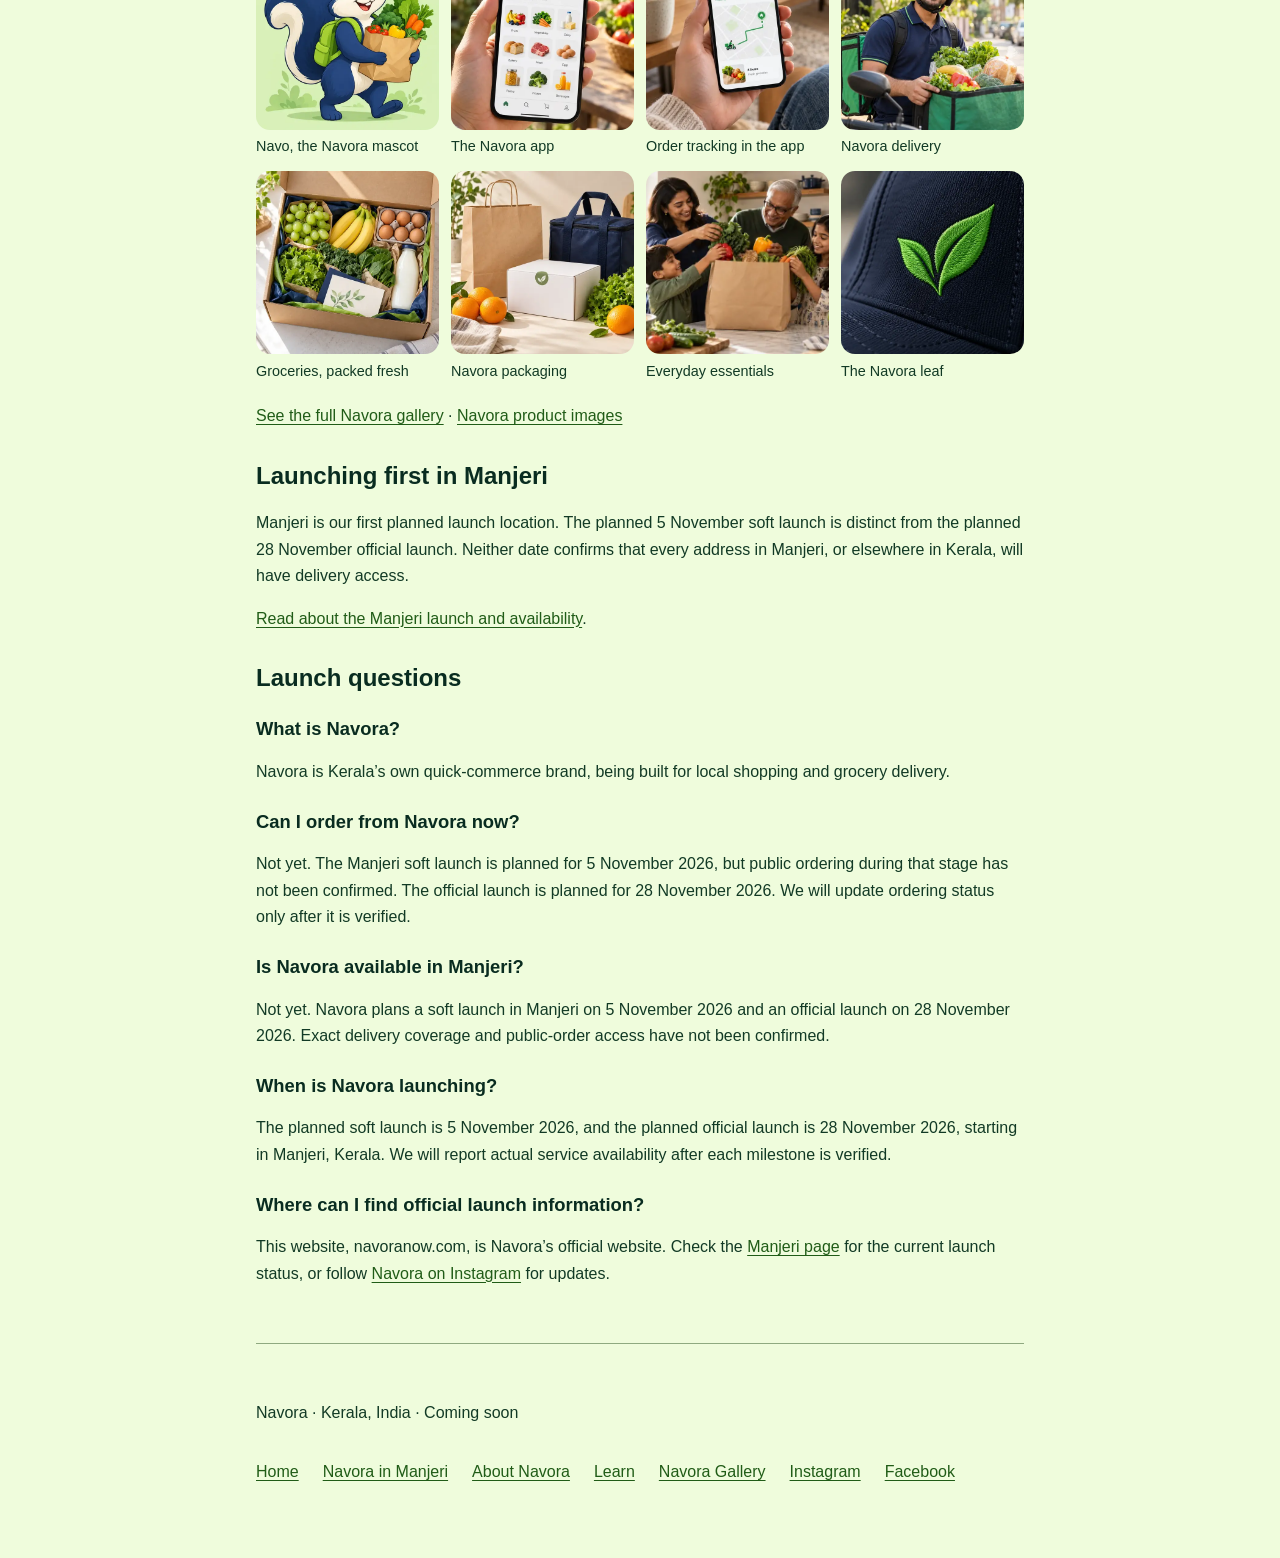
==== commit 3dbae15f: "Add Learn page, llms.txt and Facebook links for GEO/SEO - New /learn/ page: 10 sourced Q&As from the" ====
--- a/index.html
+++ b/index.html
@@ -24,7 +24,7 @@
     <meta name="twitter:description" content="Navora plans a Manjeri soft launch on 5 November 2026 and an official launch on 28 November 2026. Public ordering and delivery coverage are not yet confirmed.">
     <meta name="twitter:image" content="https://navoranow.com/navora-desktop.webp">
     <meta name="twitter:image:alt" content="Navora — quick-commerce launching soon.">
-    <script type="application/ld+json">{"@context": "https://schema.org", "@graph": [{"@type": "Organization", "@id": "https://navoranow.com/#organization", "name": "Navora", "url": "https://navoranow.com/", "logo": "https://navoranow.com/navora-icon.png", "description": "Navora is a Kerala-based quick-commerce brand with a Manjeri soft launch planned for 5 November 2026 and an official launch planned for 28 November 2026.", "sameAs": ["https://www.instagram.com/navoranow/"]}, {"@type": "WebSite", "@id": "https://navoranow.com/#website", "url": "https://navoranow.com/", "name": "Navora", "publisher": {"@id": "https://navoranow.com/#organization"}}, {"@type": "WebPage", "@id": "https://navoranow.com/#webpage", "url": "https://navoranow.com/", "name": "Navora | Manjeri Soft Launch 5 Nov, Official Launch 28 Nov 2026", "description": "Navora plans a Manjeri soft launch on 5 November 2026 and an official launch on 28 November 2026. Public ordering and delivery coverage are not yet confirmed.", "isPartOf": {"@id": "https://navoranow.com/#website"}, "about": {"@id": "https://navoranow.com/#organization"}, "inLanguage": "en-IN"}]}</script>
+    <script type="application/ld+json">{"@context": "https://schema.org", "@graph": [{"@type": "Organization", "@id": "https://navoranow.com/#organization", "name": "Navora", "url": "https://navoranow.com/", "logo": "https://navoranow.com/navora-icon.png", "description": "Navora is a Kerala-based quick-commerce brand with a Manjeri soft launch planned for 5 November 2026 and an official launch planned for 28 November 2026.", "sameAs": ["https://www.instagram.com/navoranow/", "https://www.facebook.com/profile.php?id=61595473692720"]}, {"@type": "WebSite", "@id": "https://navoranow.com/#website", "url": "https://navoranow.com/", "name": "Navora", "publisher": {"@id": "https://navoranow.com/#organization"}}, {"@type": "WebPage", "@id": "https://navoranow.com/#webpage", "url": "https://navoranow.com/", "name": "Navora | Manjeri Soft Launch 5 Nov, Official Launch 28 Nov 2026", "description": "Navora plans a Manjeri soft launch on 5 November 2026 and an official launch on 28 November 2026. Public ordering and delivery coverage are not yet confirmed.", "isPartOf": {"@id": "https://navoranow.com/#website"}, "about": {"@id": "https://navoranow.com/#organization"}, "inLanguage": "en-IN"}]}</script>
     <link rel="icon" type="image/png" href="/favicon.png">
     <link rel="shortcut icon" href="/favicon.png">
     <link rel="apple-touch-icon" href="/apple-touch-icon.png">
@@ -55,7 +55,7 @@
       <h1 id="page-title" tabindex="-1">Kerala’s Own Quick-Commerce Brand</h1>
       <p>Navora is a Kerala-based quick-commerce brand launching first in Manjeri. We’re building a platform for grocery delivery and local shopping, designed to connect customers with local stores.</p>
       <p>Navora plans a soft launch on <strong>5 November 2026</strong> and an official launch on <strong>28 November 2026</strong>, both starting in Manjeri. These are planned milestones; customer access during the soft launch and delivery coverage have not been confirmed. Ordering is not available on this website yet.</p>
-      <nav aria-label="Main navigation"><a href="/">Home</a><a href="/manjeri/">Navora in Manjeri</a><a href="/about/">About Navora</a></nav>
+      <nav aria-label="Main navigation"><a href="/">Home</a><a href="/manjeri/">Navora in Manjeri</a><a href="/about/">About Navora</a><a href="/learn/">Learn</a></nav>
       <h2 id="gallery">Navora gallery</h2>
       <p>A look at Navora’s brand: Navo the mascot, the app, delivery and packaging. These are brand visuals and concepts; Navora has not launched yet.</p>
       <div class="brand-gallery">
@@ -85,6 +85,6 @@
       <p>This website, navoranow.com, is Navora’s official website. Check the <a href="/manjeri/">Manjeri page</a> for the current launch status, or follow <a href="https://www.instagram.com/navoranow/" rel="me">Navora on Instagram</a> for updates.</p>
     </section>
     </main>
-<footer class="content"><p>Navora · Kerala, India · Coming soon</p><nav aria-label="Footer navigation"><a href="/">Home</a><a href="/manjeri/">Navora in Manjeri</a><a href="/about/">About Navora</a><a href="https://getsnavora.github.io/gallery/">Navora Gallery</a><a href="https://www.instagram.com/navoranow/" rel="me">Instagram</a></nav></footer>
+<footer class="content"><p>Navora · Kerala, India · Coming soon</p><nav aria-label="Footer navigation"><a href="/">Home</a><a href="/manjeri/">Navora in Manjeri</a><a href="/about/">About Navora</a><a href="/learn/">Learn</a><a href="https://getsnavora.github.io/gallery/">Navora Gallery</a><a href="https://www.instagram.com/navoranow/" rel="me">Instagram</a><a href="https://www.facebook.com/profile.php?id=61595473692720" rel="me">Facebook</a></nav></footer>
   </body>
 </html>
--- a/style.css
+++ b/style.css
@@ -103,3 +103,15 @@
 .brand-gallery figcaption { font-size: 0.9rem; margin-top: 0.35rem; }
 @media (min-width: 640px) { .brand-gallery { grid-template-columns: repeat(4, minmax(0, 1fr)); } }
 @media (prefers-reduced-motion: reduce) { .brand-gallery img { transition: none; } }
+
+/* Learn page: question-and-answer cards */
+.qa-toc { display: block; margin-block: 1.5rem; padding: 1rem 1.25rem; background: #fff; border-radius: 14px; }
+.qa-toc p { margin: 0 0 .25rem; }
+.qa-toc ol { margin: 0; padding-left: 1.25rem; }
+.qa-toc li a { display: inline; min-height: 0; }
+.qa { margin-block: 1.25rem; padding: 1.25rem; background: #fff; border-radius: 14px; scroll-margin-top: 1rem; }
+.qa h2 { margin-top: .25rem; }
+.qa-tag { margin: 0; font-size: .8rem; font-weight: 700; letter-spacing: .04em; text-transform: uppercase; color: #205c17; }
+.qa-answer { font-size: 1.05rem; }
+.qa-source { font-size: .9rem; color: #3d5a45; }
+.qa-watch { font-weight: 700; }
